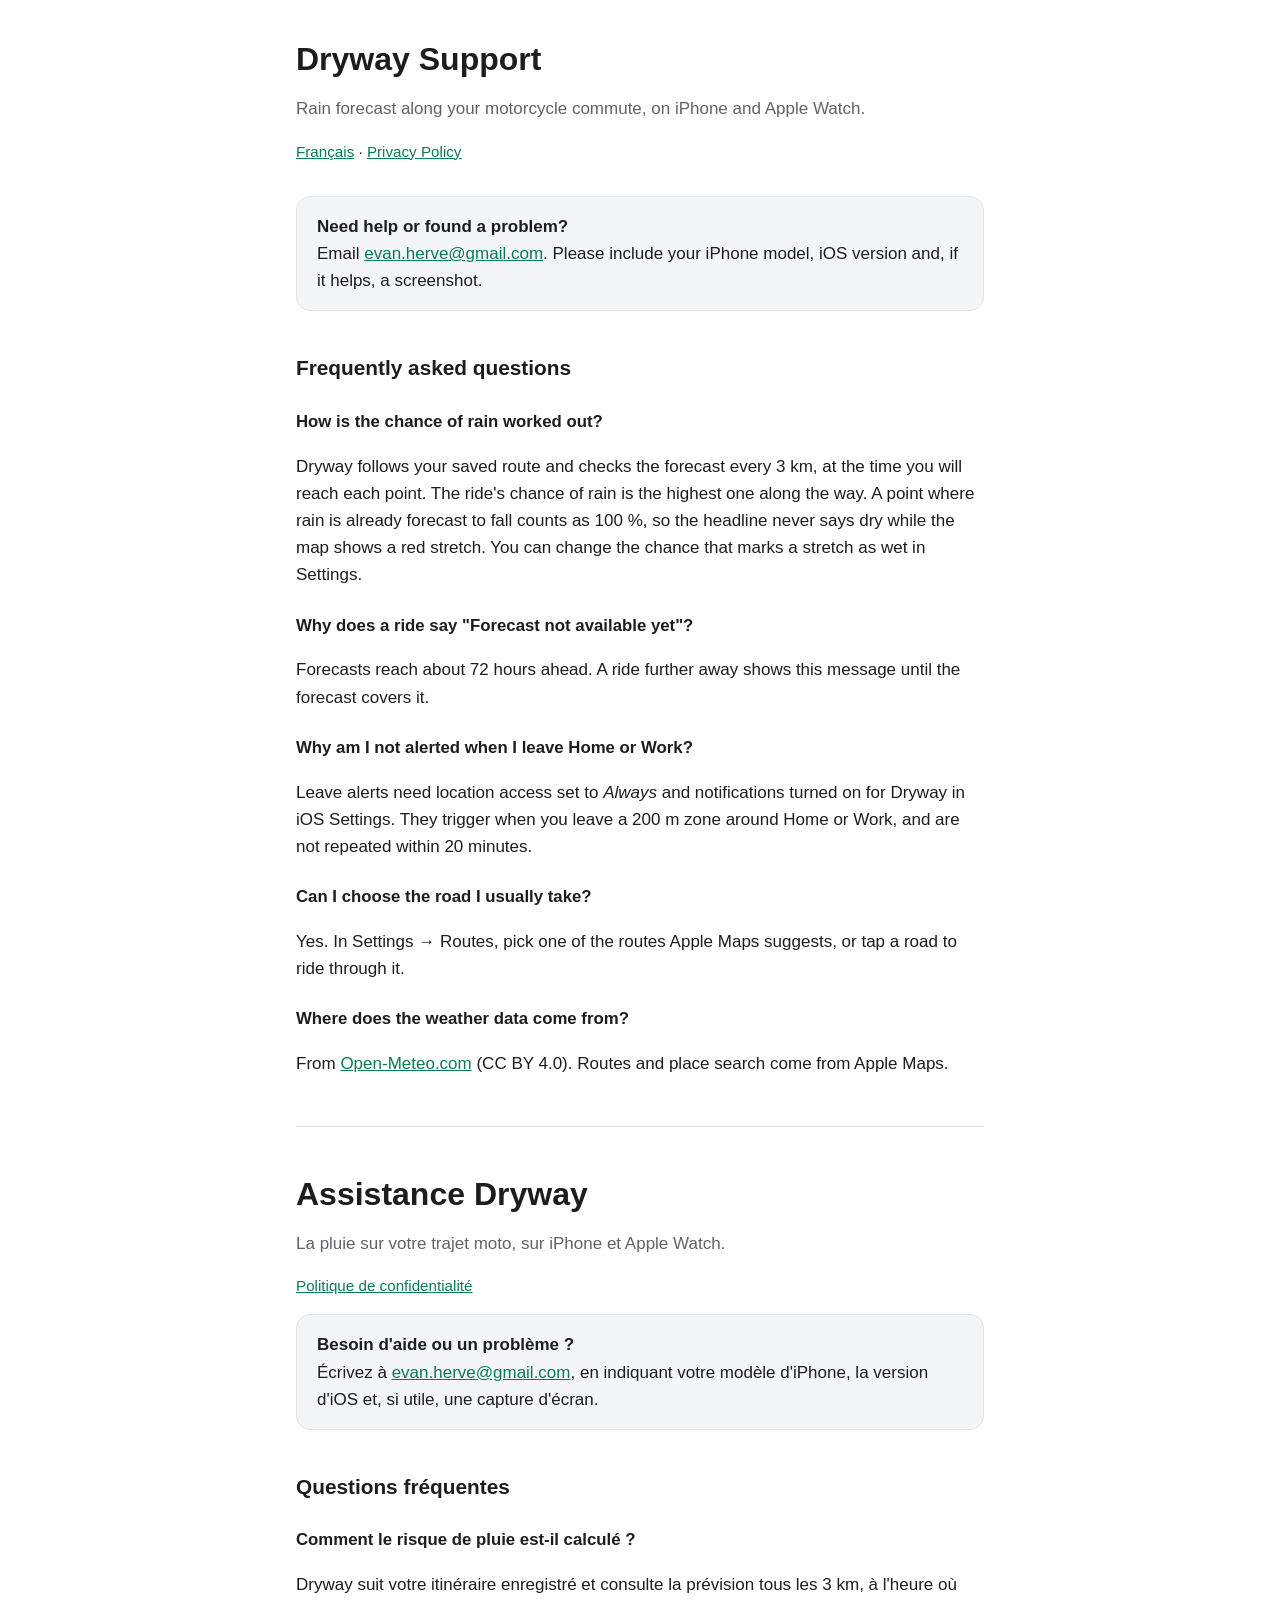
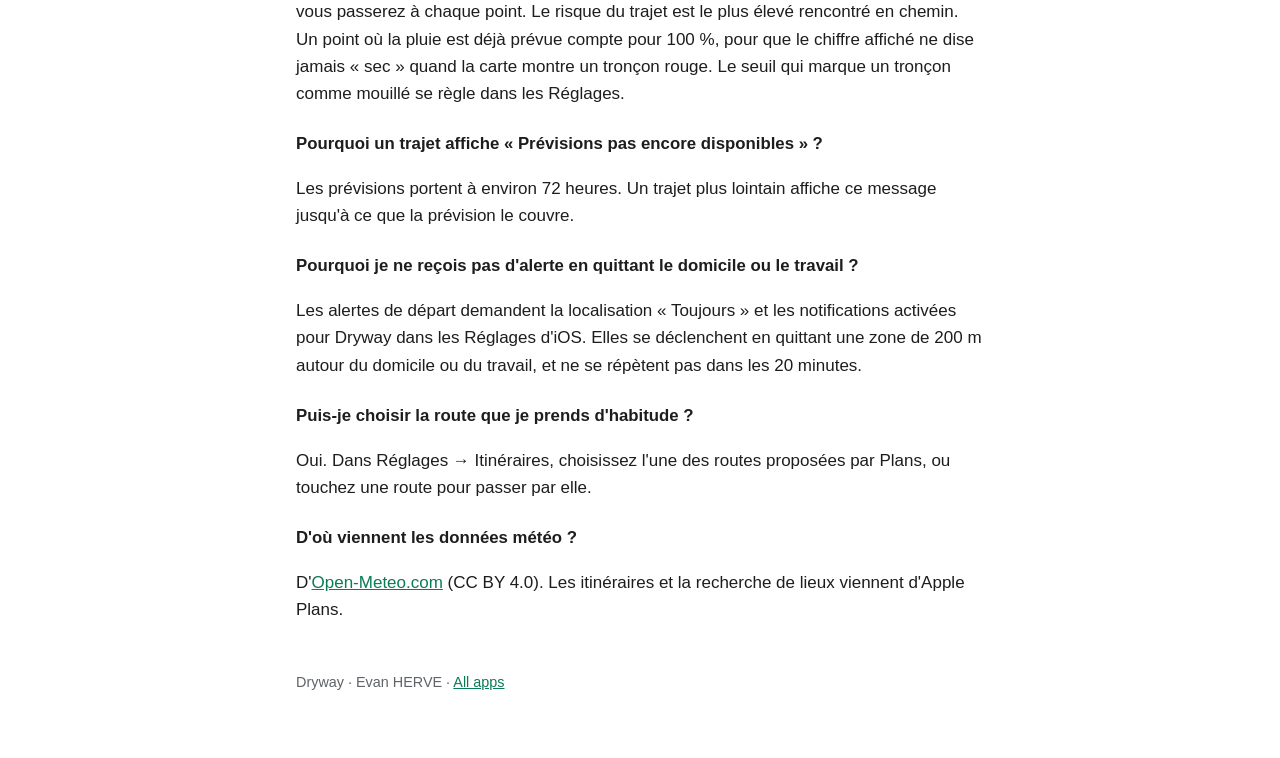
==== dryway/index.html @ 89f669a2 "Add support and privacy pages for Dryway" ====
<!doctype html>
<html lang="en">
<head>
  <meta charset="utf-8">
  <meta name="viewport" content="width=device-width, initial-scale=1">
  <title>Dryway Support</title>
  <link rel="stylesheet" href="../assets/style.css">
</head>
<body>
<main>
  <header>
    <h1>Dryway Support</h1>
    <p class="muted">Rain forecast along your motorcycle commute, on iPhone and Apple Watch.</p>
    <nav class="lang"><a href="#fr">Français</a> · <a href="privacy/">Privacy Policy</a></nav>
  </header>

  <div class="card">
    <strong>Need help or found a problem?</strong><br>
    Email <a href="mailto:evan.herve@gmail.com?subject=Dryway">evan.herve@gmail.com</a>. Please include your iPhone model, iOS version and, if it helps, a screenshot.
  </div>

  <h2>Frequently asked questions</h2>

  <h3>How is the chance of rain worked out?</h3>
  <p>Dryway follows your saved route and checks the forecast every 3 km, at the time you will reach each point. The ride's chance of rain is the highest one along the way. A point where rain is already forecast to fall counts as 100 %, so the headline never says dry while the map shows a red stretch. You can change the chance that marks a stretch as wet in Settings.</p>

  <h3>Why does a ride say "Forecast not available yet"?</h3>
  <p>Forecasts reach about 72 hours ahead. A ride further away shows this message until the forecast covers it.</p>

  <h3>Why am I not alerted when I leave Home or Work?</h3>
  <p>Leave alerts need location access set to <em>Always</em> and notifications turned on for Dryway in iOS Settings. They trigger when you leave a 200 m zone around Home or Work, and are not repeated within 20 minutes.</p>

  <h3>Can I choose the road I usually take?</h3>
  <p>Yes. In Settings → Routes, pick one of the routes Apple Maps suggests, or tap a road to ride through it.</p>

  <h3>Where does the weather data come from?</h3>
  <p>From <a href="https://open-meteo.com">Open-Meteo.com</a> (CC BY 4.0). Routes and place search come from Apple Maps.</p>

  <hr>

  <section id="fr" lang="fr">
    <h1>Assistance Dryway</h1>
    <p class="muted">La pluie sur votre trajet moto, sur iPhone et Apple Watch.</p>
    <nav class="lang"><a href="privacy/#fr">Politique de confidentialité</a></nav>

    <div class="card">
      <strong>Besoin d'aide ou un problème ?</strong><br>
      Écrivez à <a href="mailto:evan.herve@gmail.com?subject=Dryway">evan.herve@gmail.com</a>, en indiquant votre modèle d'iPhone, la version d'iOS et, si utile, une capture d'écran.
    </div>

    <h2>Questions fréquentes</h2>

    <h3>Comment le risque de pluie est-il calculé ?</h3>
    <p>Dryway suit votre itinéraire enregistré et consulte la prévision tous les 3 km, à l'heure où vous passerez à chaque point. Le risque du trajet est le plus élevé rencontré en chemin. Un point où la pluie est déjà prévue compte pour 100 %, pour que le chiffre affiché ne dise jamais « sec » quand la carte montre un tronçon rouge. Le seuil qui marque un tronçon comme mouillé se règle dans les Réglages.</p>

    <h3>Pourquoi un trajet affiche « Prévisions pas encore disponibles » ?</h3>
    <p>Les prévisions portent à environ 72 heures. Un trajet plus lointain affiche ce message jusqu'à ce que la prévision le couvre.</p>

    <h3>Pourquoi je ne reçois pas d'alerte en quittant le domicile ou le travail ?</h3>
    <p>Les alertes de départ demandent la localisation « Toujours » et les notifications activées pour Dryway dans les Réglages d'iOS. Elles se déclenchent en quittant une zone de 200 m autour du domicile ou du travail, et ne se répètent pas dans les 20 minutes.</p>

    <h3>Puis-je choisir la route que je prends d'habitude ?</h3>
    <p>Oui. Dans Réglages → Itinéraires, choisissez l'une des routes proposées par Plans, ou touchez une route pour passer par elle.</p>

    <h3>D'où viennent les données météo ?</h3>
    <p>D'<a href="https://open-meteo.com">Open-Meteo.com</a> (CC BY 4.0). Les itinéraires et la recherche de lieux viennent d'Apple Plans.</p>
  </section>

  <footer>Dryway · Evan HERVE · <a href="../">All apps</a></footer>
</main>
</body>
</html>
---- assets/style.css ----
:root {
  --bg: #ffffff;
  --surface: #f4f5f7;
  --text: #1d1d1f;
  --muted: #5f6368;
  --accent: #0a7c55;
  --border: #e2e4e8;
  color-scheme: light dark;
}

@media (prefers-color-scheme: dark) {
  :root {
    --bg: #111214;
    --surface: #1c1d20;
    --text: #f2f2f4;
    --muted: #a3a6ad;
    --accent: #3ccf91;
    --border: #2c2e33;
  }
}

* {
  box-sizing: border-box;
}

body {
  margin: 0;
  background: var(--bg);
  color: var(--text);
  font: 17px/1.6 -apple-system, BlinkMacSystemFont, "Segoe UI", Roboto, Helvetica, Arial, sans-serif;
}

main {
  max-width: 720px;
  margin: 0 auto;
  padding: 40px 16px 64px;
}

header {
  margin-bottom: 32px;
}

h1 {
  font-size: 2rem;
  line-height: 1.2;
  margin: 0 0 8px;
}

h2 {
  font-size: 1.3rem;
  margin: 40px 0 8px;
}

h3 {
  font-size: 1.05rem;
  margin: 24px 0 4px;
}

p,
li {
  color: var(--text);
}

.muted {
  color: var(--muted);
}

a {
  color: var(--accent);
}

nav.lang {
  font-size: 0.95rem;
  margin-top: 8px;
}

.card {
  background: var(--surface);
  border: 1px solid var(--border);
  border-radius: 14px;
  padding: 16px 20px;
  margin: 16px 0;
}

ul.apps {
  list-style: none;
  padding: 0;
}

ul.apps li {
  background: var(--surface);
  border: 1px solid var(--border);
  border-radius: 14px;
  padding: 16px 20px;
  margin: 12px 0;
}

hr {
  border: 0;
  border-top: 1px solid var(--border);
  margin: 48px 0;
}

footer {
  margin-top: 48px;
  font-size: 0.9rem;
  color: var(--muted);
}
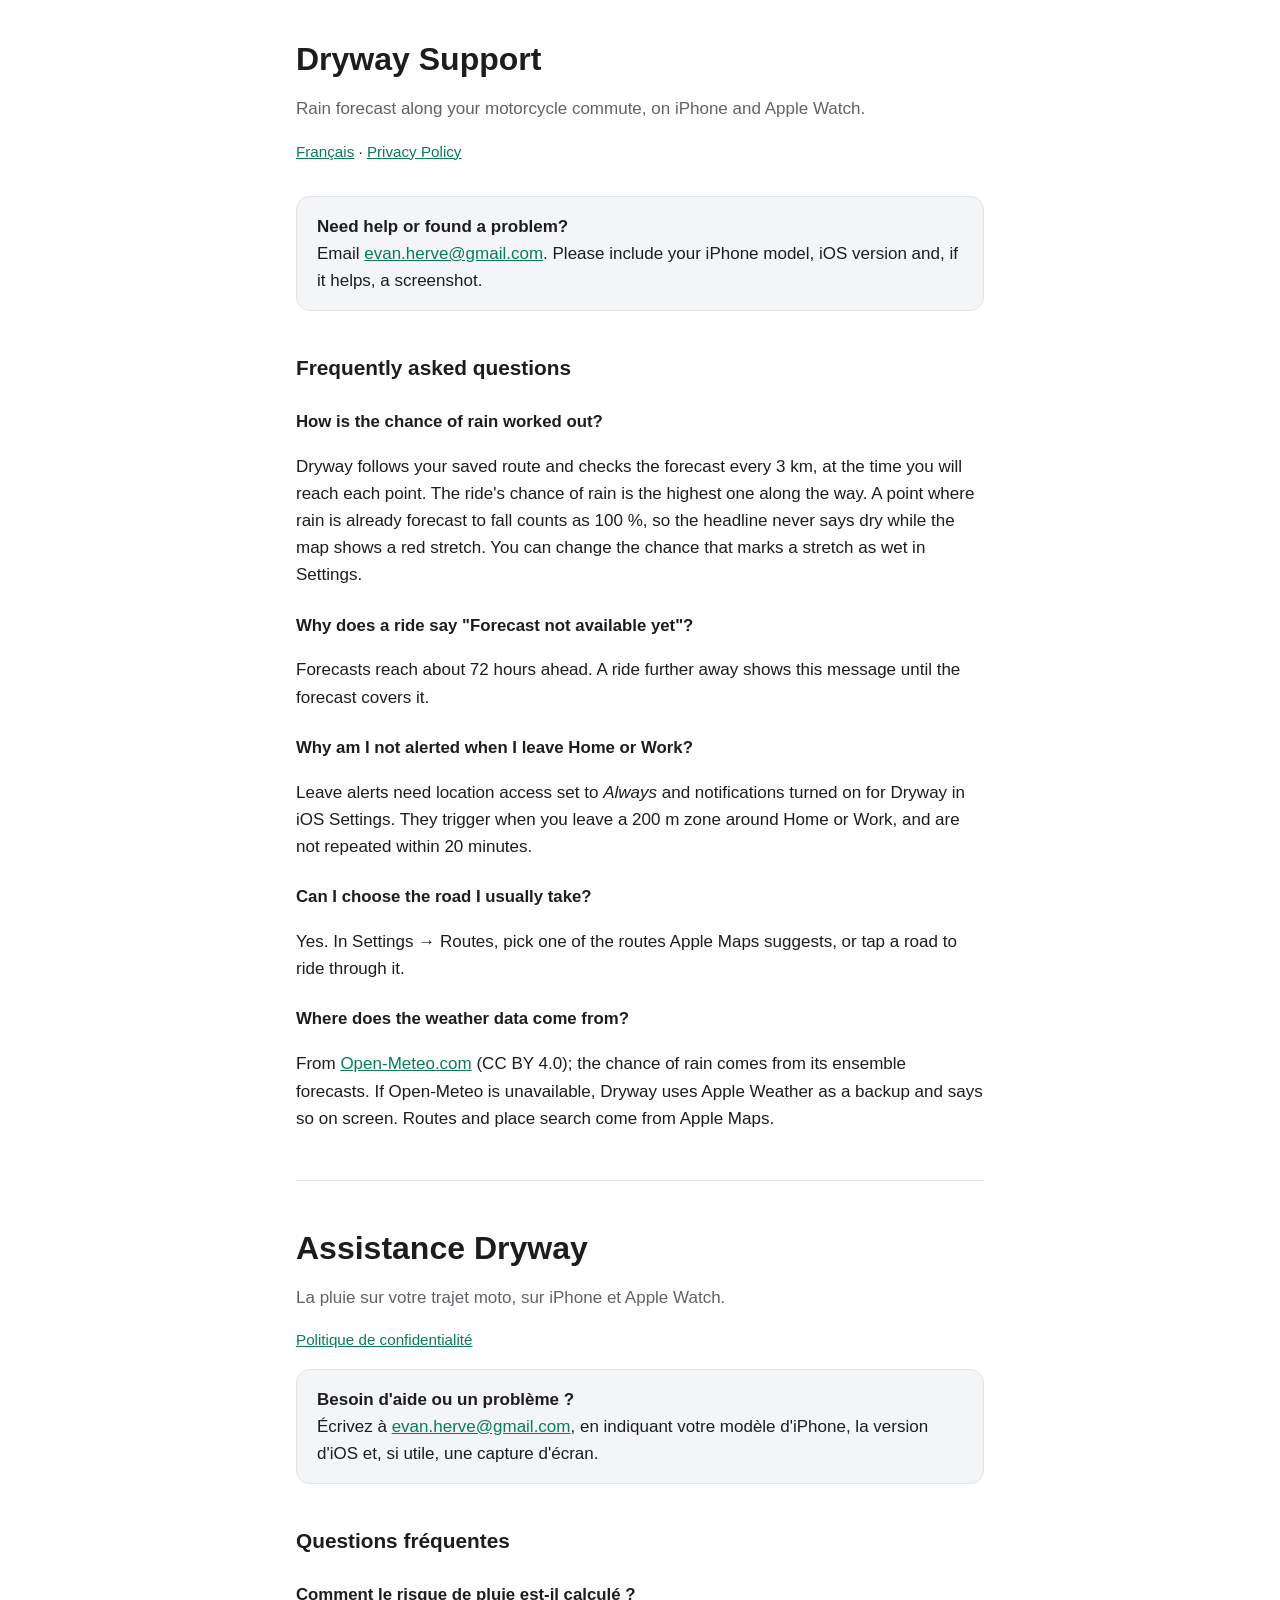
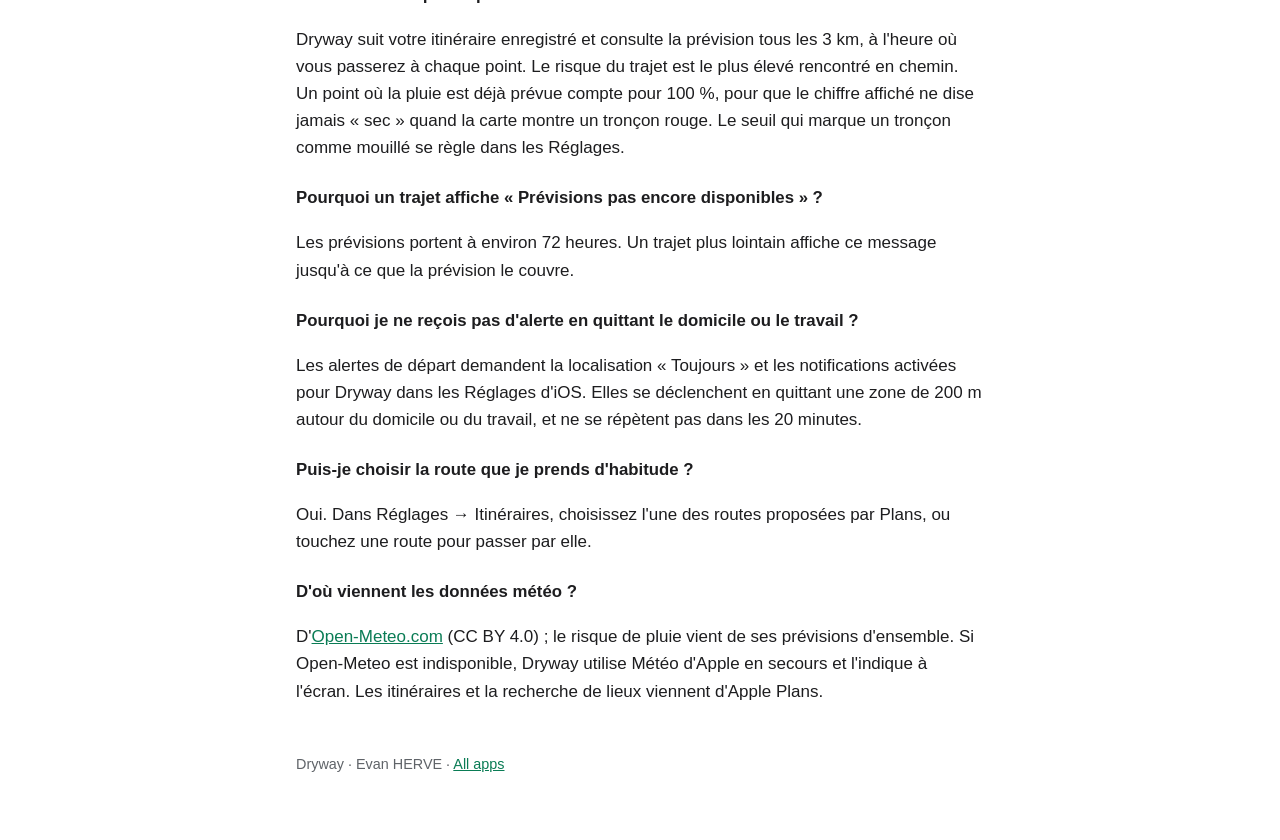
==== commit 5e2a8206: "Disclose Dryway's ensemble forecasts and Apple Weather backup" ====
--- a/dryway/index.html
+++ b/dryway/index.html
@@ -34,7 +34,7 @@
   <p>Yes. In Settings → Routes, pick one of the routes Apple Maps suggests, or tap a road to ride through it.</p>
 
   <h3>Where does the weather data come from?</h3>
-  <p>From <a href="https://open-meteo.com">Open-Meteo.com</a> (CC BY 4.0). Routes and place search come from Apple Maps.</p>
+  <p>From <a href="https://open-meteo.com">Open-Meteo.com</a> (CC BY 4.0); the chance of rain comes from its ensemble forecasts. If Open-Meteo is unavailable, Dryway uses Apple Weather as a backup and says so on screen. Routes and place search come from Apple Maps.</p>
 
   <hr>
 
@@ -63,7 +63,7 @@
     <p>Oui. Dans Réglages → Itinéraires, choisissez l'une des routes proposées par Plans, ou touchez une route pour passer par elle.</p>
 
     <h3>D'où viennent les données météo ?</h3>
-    <p>D'<a href="https://open-meteo.com">Open-Meteo.com</a> (CC BY 4.0). Les itinéraires et la recherche de lieux viennent d'Apple Plans.</p>
+    <p>D'<a href="https://open-meteo.com">Open-Meteo.com</a> (CC BY 4.0) ; le risque de pluie vient de ses prévisions d'ensemble. Si Open-Meteo est indisponible, Dryway utilise Météo d'Apple en secours et l'indique à l'écran. Les itinéraires et la recherche de lieux viennent d'Apple Plans.</p>
   </section>
 
   <footer>Dryway · Evan HERVE · <a href="../">All apps</a></footer>
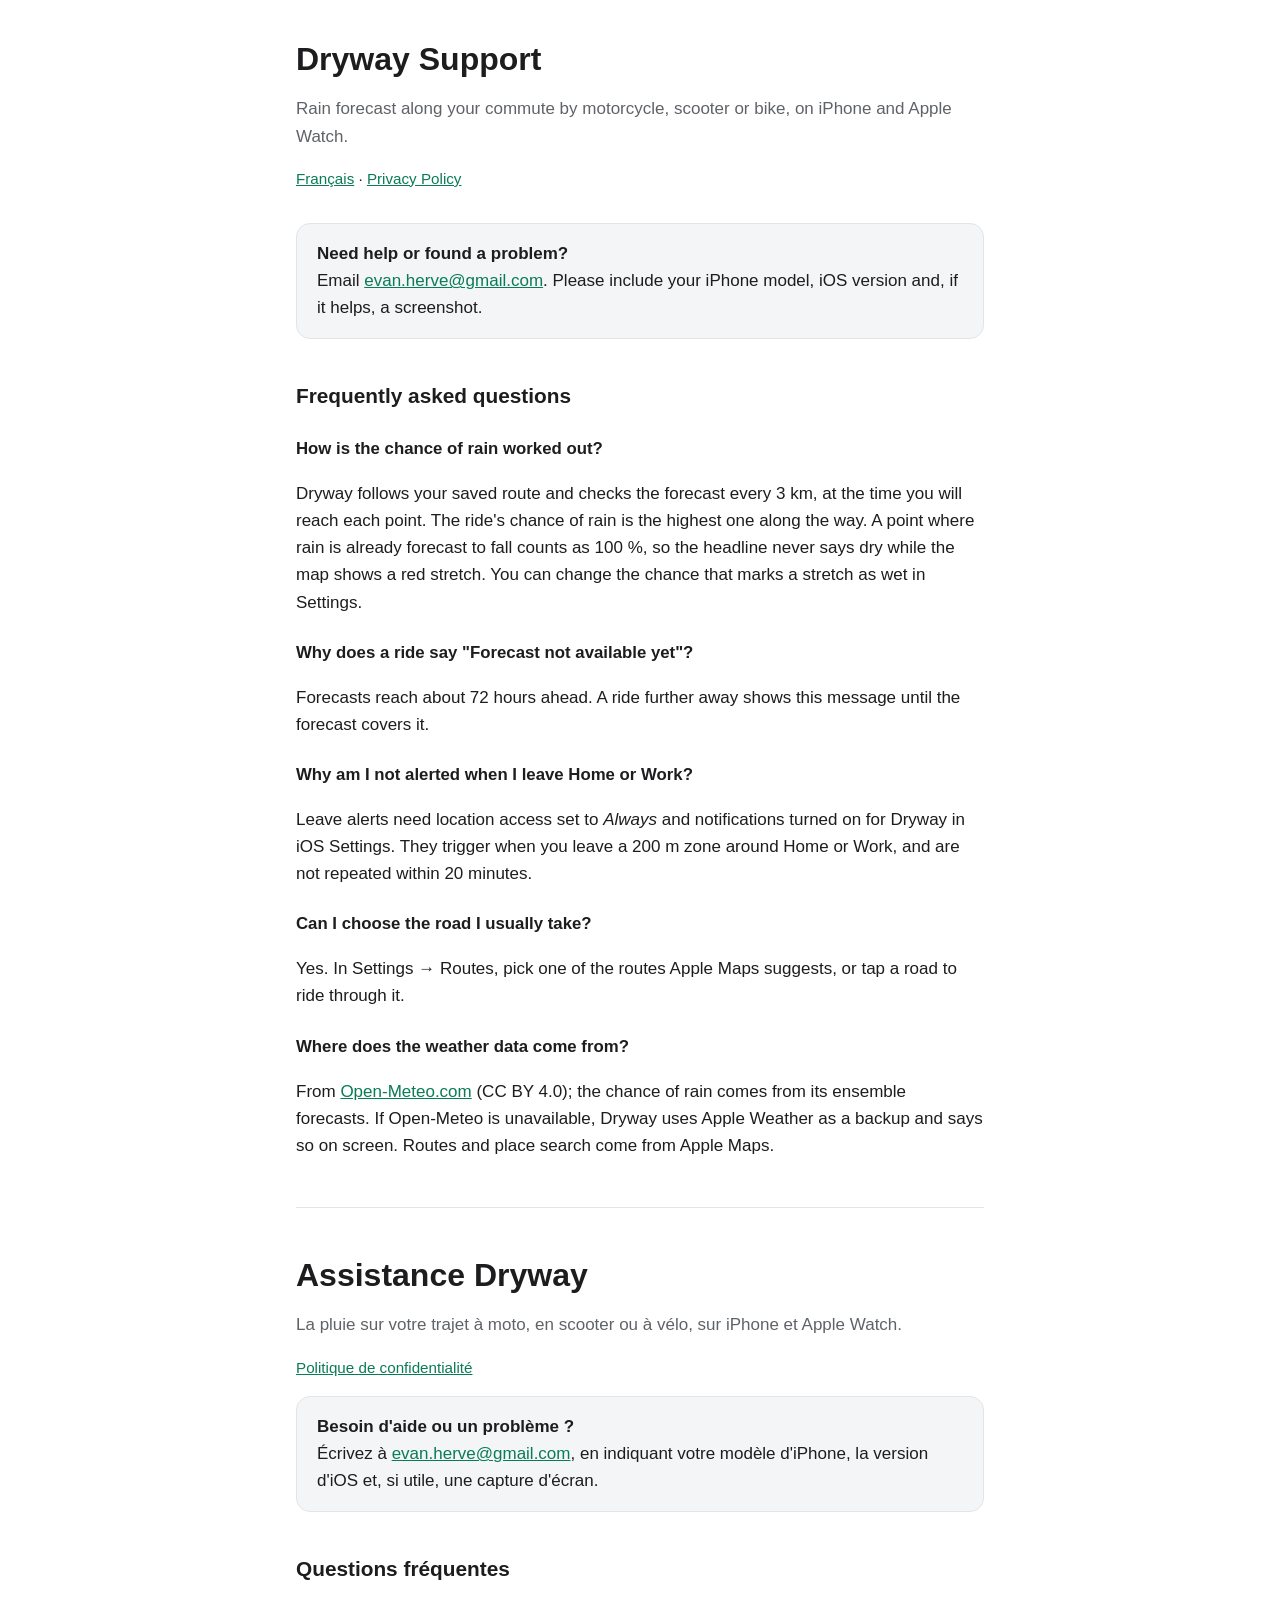
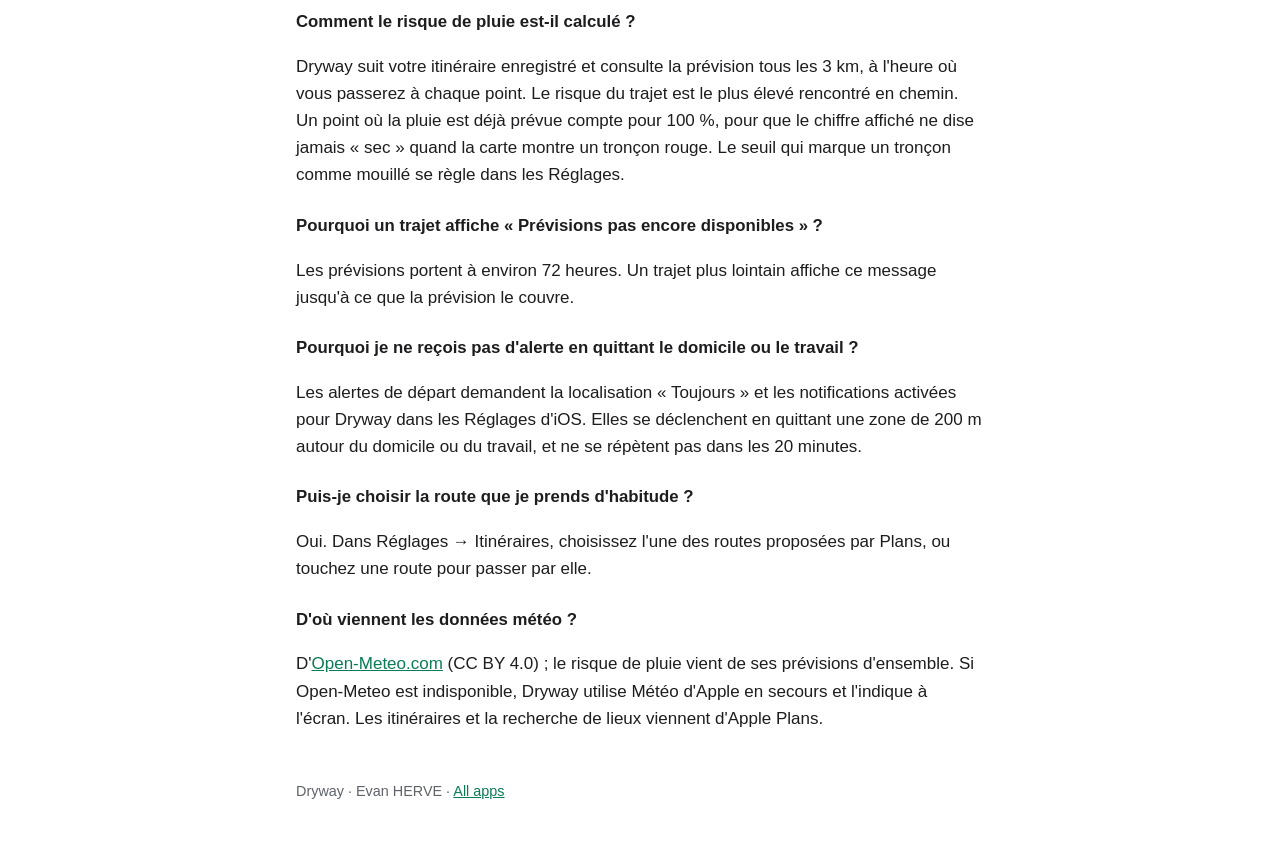
==== commit e6d7dba1: "Describe Dryway for every rider and its cycling routes" ====
--- a/dryway/index.html
+++ b/dryway/index.html
@@ -10,7 +10,7 @@
 <main>
   <header>
     <h1>Dryway Support</h1>
-    <p class="muted">Rain forecast along your motorcycle commute, on iPhone and Apple Watch.</p>
+    <p class="muted">Rain forecast along your commute by motorcycle, scooter or bike, on iPhone and Apple Watch.</p>
     <nav class="lang"><a href="#fr">Français</a> · <a href="privacy/">Privacy Policy</a></nav>
   </header>
 
@@ -40,7 +40,7 @@
 
   <section id="fr" lang="fr">
     <h1>Assistance Dryway</h1>
-    <p class="muted">La pluie sur votre trajet moto, sur iPhone et Apple Watch.</p>
+    <p class="muted">La pluie sur votre trajet à moto, en scooter ou à vélo, sur iPhone et Apple Watch.</p>
     <nav class="lang"><a href="privacy/#fr">Politique de confidentialité</a></nav>
 
     <div class="card">
